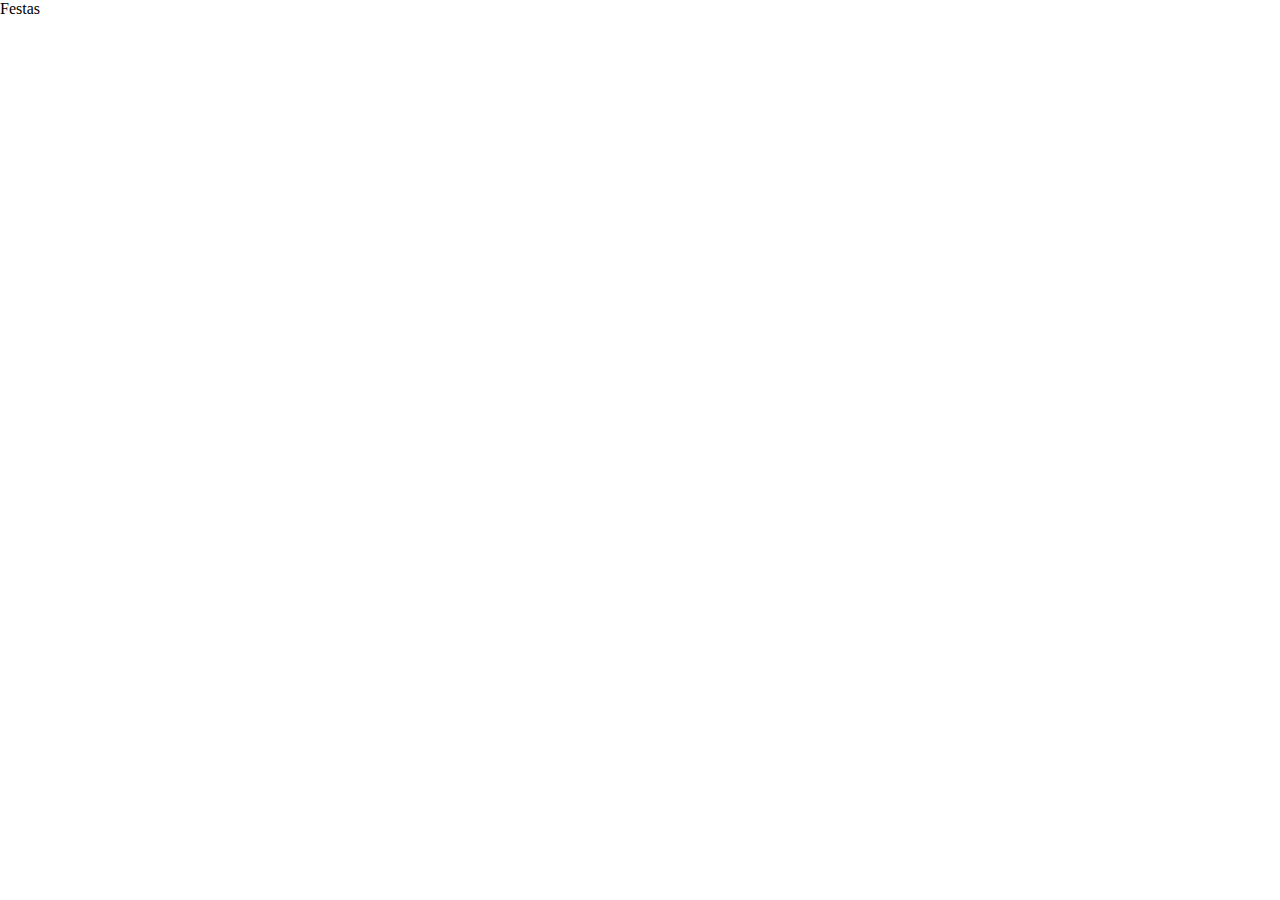
==== desafio-formaulário-de-convite/index.html @ 23db738c "initial commit" ====
<!DOCTYPE html>
<html lang="pt-br">
<head>
  <link rel="preconnect" href="https://fonts.googleapis.com">
  <link rel="preconnect" href="https://fonts.gstatic.com" crossorigin>

  <meta charset="UTF-8">
  <meta name="viewport" content="width=device-width, initial-scale=1.0">
  <title>Crie seu convite</title>

  <link rel="stylesheet" href="styles/index.css">
  <link href="https://fonts.googleapis.com/css2?family=Baloo+2:wght@400..800&family=Leckerli+One&family=Open+Sans:ital,wght@0,300..800;1,300..800&display=swap" rel="stylesheet">
</head>
<body>
  <p>Festas</p>
</body>
</html>
---- desafio-formaulário-de-convite/styles/index.css ----
@import url(global.css);
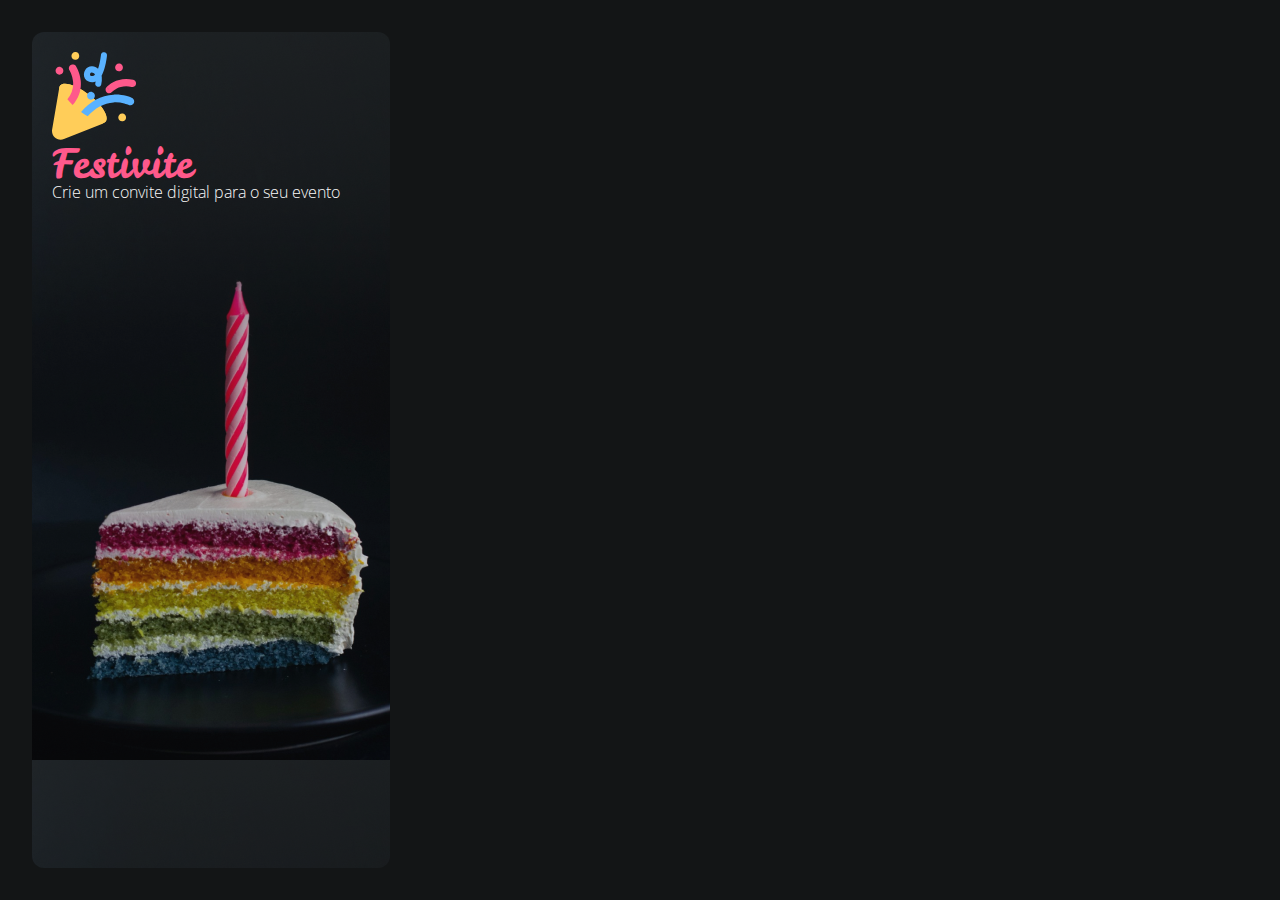
==== commit ded9f883: "iniciando o aside" ====
--- a/desafio-formaulário-de-convite/index.html
+++ b/desafio-formaulário-de-convite/index.html
@@ -12,6 +12,28 @@
   <link href="https://fonts.googleapis.com/css2?family=Baloo+2:wght@400..800&family=Leckerli+One&family=Open+Sans:ital,wght@0,300..800;1,300..800&display=swap" rel="stylesheet">
 </head>
 <body>
-  <p>Festas</p>
+  <div id="app">
+    <aside>
+      <div class="aside-container">
+        <header>
+          <img src="assets/icons/Logo.svg" alt="logo de festa colorido">
+          <h1>
+            Festivite
+          </h1>
+          <p>
+            Crie um convite digital para o seu evento
+          </p>
+        </header>
+  
+        
+      </div>
+    </aside>
+
+    <main>
+      <div  class="main-container">
+
+      </div>
+    </main>
+  </div>
 </body>
 </html>--- a/desafio-formaulário-de-convite/styles/index.css
+++ b/desafio-formaulário-de-convite/styles/index.css
@@ -1 +1,2 @@
-@import url(global.css);+@import url(global.css);
+@import url(layout.css);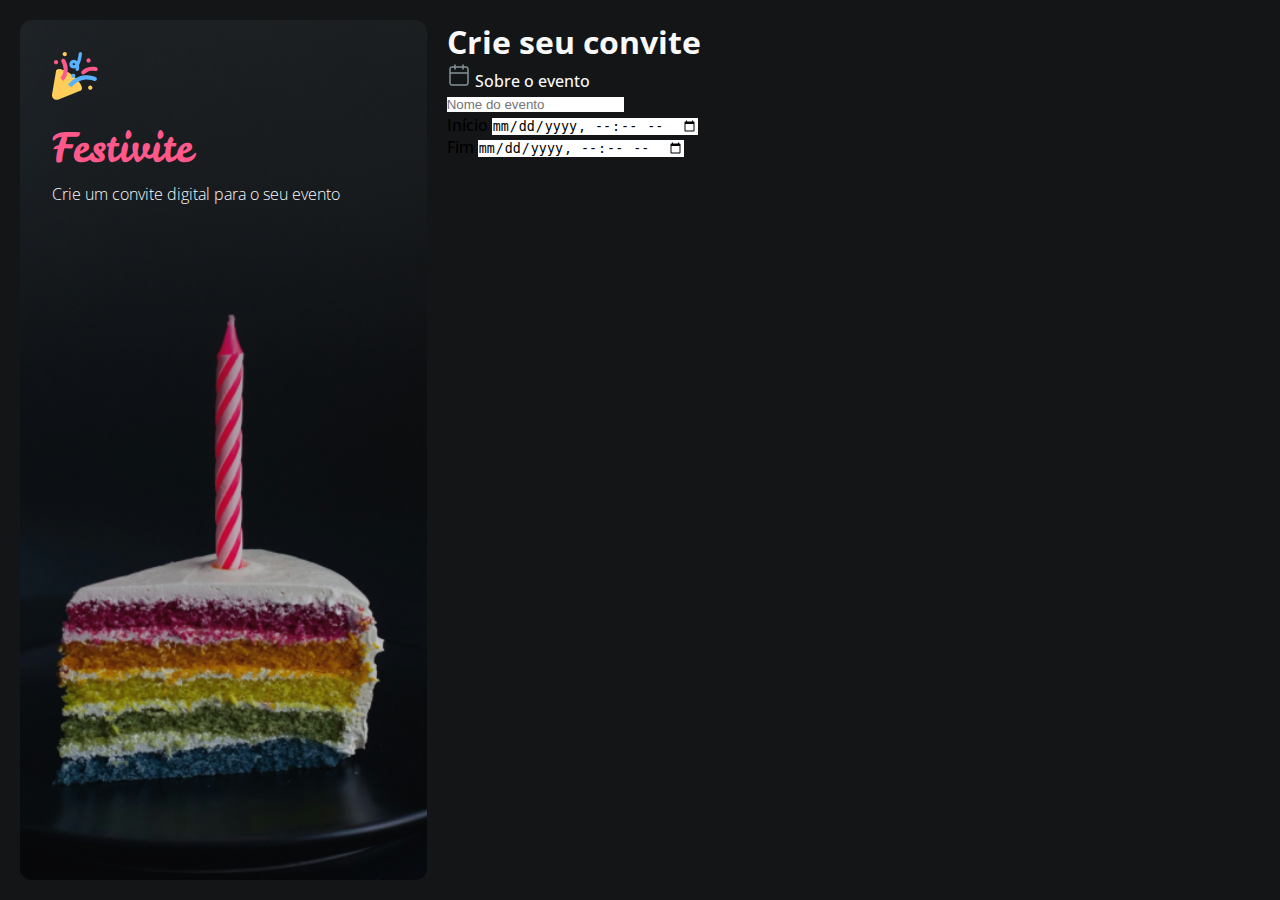
==== commit f5aa7795: "ajeiando o aside" ====
--- a/desafio-formaulário-de-convite/index.html
+++ b/desafio-formaulário-de-convite/index.html
@@ -6,32 +6,54 @@
 
   <meta charset="UTF-8">
   <meta name="viewport" content="width=device-width, initial-scale=1.0">
-  <title>Crie seu convite</title>
-
-  <link rel="stylesheet" href="styles/index.css">
+  <title>Festivite | Formulário de Convite</title>
+  <link rel="shortcut icon" href="assets/icons/Logo.svg" type="image/x-icon">
+  <link rel="stylesheet" href="styles/global.css">
   <link href="https://fonts.googleapis.com/css2?family=Baloo+2:wght@400..800&family=Leckerli+One&family=Open+Sans:ital,wght@0,300..800;1,300..800&display=swap" rel="stylesheet">
 </head>
 <body>
   <div id="app">
-    <aside>
-      <div class="aside-container">
-        <header>
+    <aside class="aside">
           <img src="assets/icons/Logo.svg" alt="logo de festa colorido">
-          <h1>
-            Festivite
-          </h1>
-          <p>
-            Crie um convite digital para o seu evento
-          </p>
-        </header>
-  
-        
-      </div>
+          <strong class="logo">Festivite</strong>
+          <p class="text-heading">Crie um convite digital para o seu evento</p>
     </aside>
 
-    <main>
-      <div  class="main-container">
+    <main class="main">
+      <div  class="container">
+        <h1 class="text-heading">Crie seu convite</h1>
 
+        <form class="form" method="post" enctype="multipart/form-data"></form>
+          <fieldset id="about-event">
+            <legend class="legend text-heading">
+              <img src="assets/icons/calendar.svg" alt="">
+              Sobre o evento
+            </legend>
+
+        
+          
+            <div class="input-wrapper">
+              <label for="eventname"></label>
+              <input
+                name="Título"
+                id="eventname" 
+                type="text"
+                placeholder="Nome do evento">
+            </div>
+
+            <div class="flex">
+              <div class="input-wrapper flex-2">
+                <label for="street">Início</label>
+                <input type="datetime-local" id="start" name="start">
+              </div>
+            
+              <div class="input-wrapper flex-1">
+                <label for="number">Fim</label>
+                <input type="datetime-local" id="end" name="end">
+              </div>
+            </div>
+          </fieldset>
+        </form>
       </div>
     </main>
   </div>
--- a/desafio-formaulário-de-convite/styles/global.css
+++ b/desafio-formaulário-de-convite/styles/global.css
@@ -0,0 +1,91 @@
+@import url(utilities.css);
+@import url(aside.css);
+@import url(main.css);
+
+* {
+  margin: 0;
+  padding: 0;
+  border: 0;
+  box-sizing: border-box;
+}
+
+:root {
+        /*  Typography */
+  --logo-font:"Leckerli One", cursive;
+  --head-font: "Baloo 2", sans-serif;
+  --body-font: "Open Sans", sans-serif;
+
+  --logo: 400 2.5rem var(--logo-font);
+  --heading-md: 700 1.75rem var(--head-font);
+  --heading-sm: 700 1.125rem var(--head-font);
+  --body-md: 500 1rem var(--body-font);
+  --body-sm: 500 .875rem var(--body-font);
+  --body-xs: 500 .75rem var(--body-font);
+  
+
+
+        /*  Brand  */
+  --brand-light: #59B2FF;
+  --brand-mid: #3487CF;
+  --brand-dark: #1D6FB6;
+  
+        /*  Accent Colors  */
+  --purple: #B259FF;
+  --fuschia: #FF59F9;
+  --pink: #FF598B;
+  --orange: #FF8B59;
+  --yellow: #FFCD59;
+  --lime: #E1FF59;
+  --green: #59FF91;
+  --cyan: #59FFF9;
+  --navy: #6A59FF;
+
+        /*  Feedback  */
+  --danger: #FF5959;
+
+    	  /*  Input  */
+  --input-base: #1C1F21;
+  --input-stroke: #363B40;
+  --input-placeholder: #869198;
+  
+        /*  Shape  */
+  --shape-background: #131516;
+  --shape-body: #212427;
+  --shape-button: #2D3136;
+  --shape-hover: #383D42;
+
+        /*  Text  */
+  --text-body: #C8CDD0;
+  --text-heading: #F9F9F9;
+}
+
+html, body {
+      width: 100%;
+      height: auto;
+      min-height: 100vh;
+}
+
+body {
+      background-color: var(--shape-background);
+      font: var(--body-md);
+}
+
+#app {
+      display: grid;
+      grid-template-columns: 1fr 2fr;
+      grid-template-areas: "aside main";
+      gap: 1.25rem;
+      padding: 1.25rem;
+}
+
+img {
+      max-width: 100%;
+      object-fit: cover;
+}
+
+@media screen and (max-width: 950px) {
+      #app {
+            grid-template-columns: 1fr;
+            grid-template-areas: "aside" "main";
+      }
+}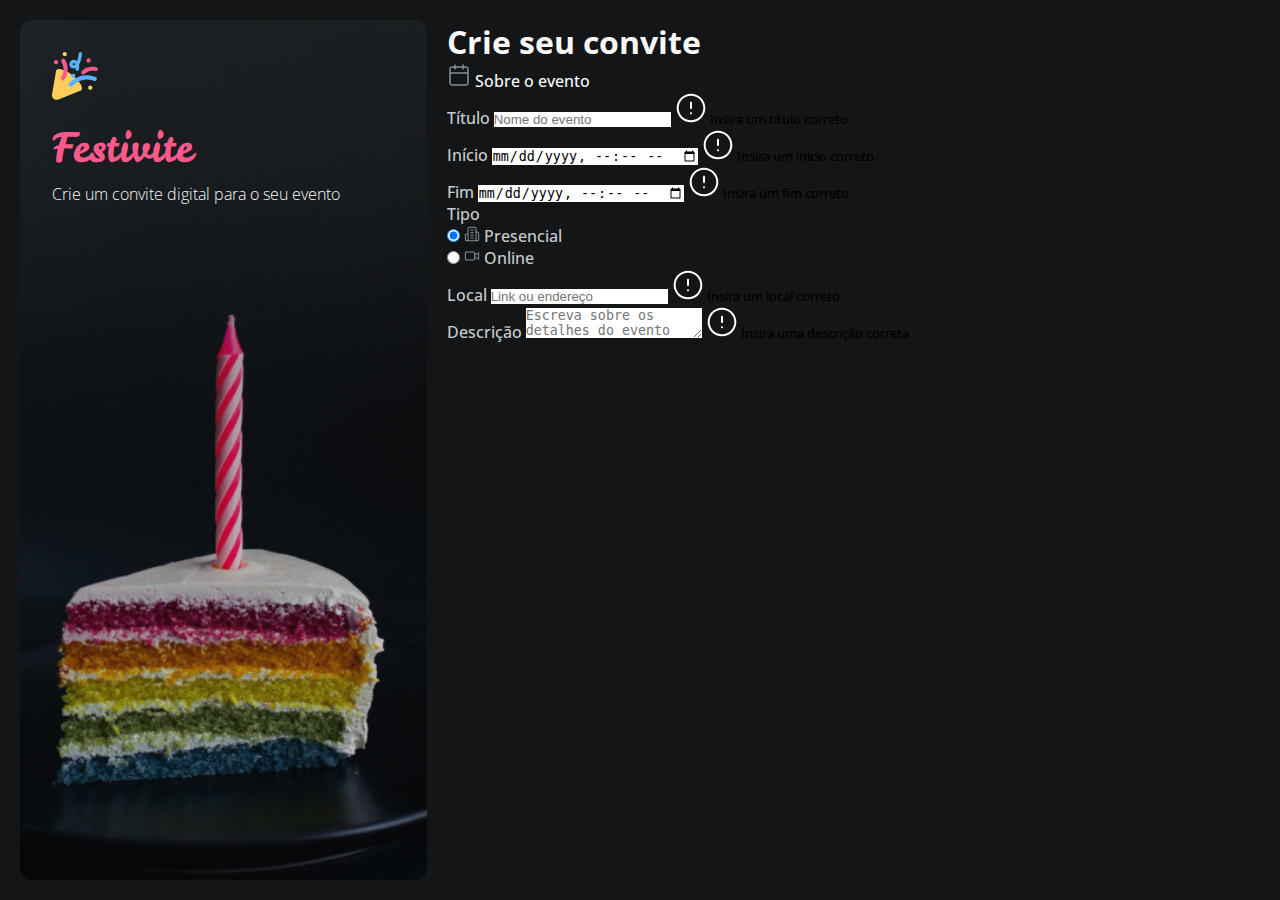
==== commit a4cdf18a: "criando o index do primeiro fieldset" ====
--- a/desafio-formaulário-de-convite/index.html
+++ b/desafio-formaulário-de-convite/index.html
@@ -28,28 +28,123 @@
             <legend class="legend text-heading">
               <img src="assets/icons/calendar.svg" alt="">
               Sobre o evento
-            </legend>
+            </legend>    
+          
+            <div class="form-container gap-16">
+              <div class="input-group">
+                <label class="text-body default-label mb-12" for="title">Título</label>
+                <input
+                  class="default-input input-padding"
+                  name="title"
+                  id="title"
+                  type="text"
+                  placeholder="Nome do evento"
+                  required
+                >
+                <small id="error">
+                  <img src="assets/icons/circle-alert.svg" alt="">
+                  Insira um título correto
+                </small>
+              </div> 
+              
+              <div class="input-wrapper">
+                <div class="input-group">
+                  <label class="text-body default-label mb-12" for="start">Início</label>
+                  <input 
+                    class="default-input input-padding"
+                    type="datetime-local"
+                    name="start"
+                    id="start"
+                    required
+                  >
+                  <small id="error">
+                    <img src="assets/icons/circle-alert.svg" alt="">
+                    Insira um início correto
+                  </small>
+                </div>
+                <div class="input-group">
+                  <label class="text-body default-label mb-12" for="end">Fim</label>
+                  <input 
+                    class="default-input input-padding"
+                    type="datetime-local" 
+                    name="end" 
+                    id="end"
+                    required
+                  >
+                  <small id="error">
+                    <img src="assets/icons/circle-alert.svg" alt="">
+                    Insira um fim correto
+                  </small>
+                </div>
+              </div>
 
-        
-          
-            <div class="input-wrapper">
-              <label for="eventname"></label>
-              <input
-                name="Título"
-                id="eventname" 
-                type="text"
-                placeholder="Nome do evento">
-            </div>
+              <div class="input-wrapper">
+                <div class="input-group">
+                  <label class="text-body default-label mb-12">Tipo</label>
 
-            <div class="flex">
-              <div class="input-wrapper flex-2">
-                <label for="street">Início</label>
-                <input type="datetime-local" id="start" name="start">
+                  <div class="radio-wrapper-type default-input">
+                    <div class="radio-content-type">
+                      <input 
+                        type="radio"
+                        name="type"
+                        id="in-person"
+                        value="in-person"
+                        checked
+                      >
+                      <svg width="16" height="16" viewBox="0 0 16 16" fill="none" xmlns="http://www.w3.org/2000/svg">
+                          <g clip-path="url(#clip0_5102_392)">
+                          <path fill-rule="evenodd" clip-rule="evenodd" d="M5.33337 1.83331C5.11236 1.83331 4.9004 1.92111 4.74412 2.07739C4.58784 2.23367 4.50004 2.44563 4.50004 2.66665V14.1666H11.5V2.66665C11.5 2.44563 11.4122 2.23367 11.256 2.07739C11.0997 1.92111 10.8877 1.83331 10.6667 1.83331H5.33337ZM12.5 5.49998V2.66665C12.5 2.18042 12.3069 1.7141 11.9631 1.37028C11.6193 1.02647 11.1529 0.833313 10.6667 0.833313H5.33337C4.84714 0.833313 4.38083 1.02647 4.03701 1.37028C3.69319 1.7141 3.50004 2.18042 3.50004 2.66665V7.49998H2.66671C2.18048 7.49998 1.71416 7.69313 1.37034 8.03695C1.02653 8.38077 0.833374 8.84708 0.833374 9.33331V13.3333C0.833374 13.8195 1.02653 14.2859 1.37034 14.6297C1.71416 14.9735 2.18048 15.1666 2.66671 15.1666H13.3334C13.8196 15.1666 14.2859 14.9735 14.6297 14.6297C14.9736 14.2859 15.1667 13.8195 15.1667 13.3333V7.33331C15.1667 6.84708 14.9736 6.38077 14.6297 6.03695C14.2859 5.69313 13.8196 5.49998 13.3334 5.49998H12.5ZM12.5 6.49998V14.1666H13.3334C13.5544 14.1666 13.7663 14.0788 13.9226 13.9226C14.0789 13.7663 14.1667 13.5543 14.1667 13.3333V7.33331C14.1667 7.1123 14.0789 6.90034 13.9226 6.74406C13.7663 6.58778 13.5544 6.49998 13.3334 6.49998H12.5ZM3.50004 8.49998H2.66671C2.44569 8.49998 2.23373 8.58778 2.07745 8.74406C1.92117 8.90034 1.83337 9.1123 1.83337 9.33331V13.3333C1.83337 13.5543 1.92117 13.7663 2.07745 13.9226C2.23373 14.0788 2.44569 14.1666 2.66671 14.1666H3.50004V8.49998ZM6.16671 3.99998C6.16671 3.72384 6.39056 3.49998 6.66671 3.49998H9.33337C9.60952 3.49998 9.83337 3.72384 9.83337 3.99998C9.83337 4.27612 9.60952 4.49998 9.33337 4.49998H6.66671C6.39056 4.49998 6.16671 4.27612 6.16671 3.99998ZM6.16671 6.66665C6.16671 6.3905 6.39056 6.16665 6.66671 6.16665H9.33337C9.60952 6.16665 9.83337 6.3905 9.83337 6.66665C9.83337 6.94279 9.60952 7.16665 9.33337 7.16665H6.66671C6.39056 7.16665 6.16671 6.94279 6.16671 6.66665ZM6.16671 9.33331C6.16671 9.05717 6.39056 8.83331 6.66671 8.83331H9.33337C9.60952 8.83331 9.83337 9.05717 9.83337 9.33331C9.83337 9.60945 9.60952 9.83331 9.33337 9.83331H6.66671C6.39056 9.83331 6.16671 9.60945 6.16671 9.33331ZM6.16671 12C6.16671 11.7238 6.39056 11.5 6.66671 11.5H9.33337C9.60952 11.5 9.83337 11.7238 9.83337 12C9.83337 12.2761 9.60952 12.5 9.33337 12.5H6.66671C6.39056 12.5 6.16671 12.2761 6.16671 12Z" fill="#869198"/>
+                          </g>
+                          <defs>
+                          <clipPath id="clip0_5102_392">
+                          <rect width="16" height="16" fill="white"/>
+                          </clipPath>
+                          </defs>
+                      </svg>
+                      <label
+                        class="text-body default-label" 
+                        for="in-person">Presencial</label>
+                    </div>
+
+                    <div class="radio-content-type">
+                      <input type="radio" name="type" id="online" value="online">
+                      <svg width="16" height="16" viewBox="0 0 16 16" fill="none" xmlns="http://www.w3.org/2000/svg">
+                        <path fill-rule="evenodd" clip-rule="evenodd" d="M2.66671 4.5C2.20647 4.5 1.83337 4.8731 1.83337 5.33333V10.6667C1.83337 11.1269 2.20647 11.5 2.66671 11.5H9.33337C9.79361 11.5 10.1667 11.1269 10.1667 10.6667V8.6735C10.1666 8.66864 10.1666 8.66378 10.1667 8.65892V7.00949C10.1666 7.00347 10.1666 6.99746 10.1667 6.99145V5.33333C10.1667 4.8731 9.79361 4.5 9.33337 4.5H2.66671ZM11.1667 6.12939V5.33333C11.1667 4.32081 10.3459 3.5 9.33337 3.5H2.66671C1.65419 3.5 0.833374 4.32081 0.833374 5.33333V10.6667C0.833374 11.6792 1.65419 12.5 2.66671 12.5H9.33337C10.3459 12.5 11.1667 11.6792 11.1667 10.6667V9.60093L13.8717 11.4043C13.9972 11.4878 14.143 11.5357 14.2936 11.5429C14.4441 11.5501 14.5938 11.5163 14.7267 11.4452C14.8596 11.374 14.9707 11.2682 15.0482 11.1389C15.1257 11.0096 15.1666 10.8617 15.1667 10.7109V5.24681C15.1667 5.24677 15.1667 5.24686 15.1667 5.24681C15.1667 5.10024 15.1281 4.9561 15.0547 4.82923C14.9812 4.70231 14.8756 4.59702 14.7485 4.52398C14.6213 4.45094 14.4772 4.41274 14.3305 4.41324C14.1839 4.41374 14.04 4.45291 13.9134 4.52681L11.1667 6.12939ZM11.1667 7.28715V8.39908L14.1667 10.3991V5.53677L11.1667 7.28715Z" fill="#869198"/>
+                      </svg>
+                      <label class="text-body default-label" for="online">Online</label>
+                    </div>
+                  </div>
+                </div>
+
+                <div class="input-group">
+                  <label class="text-body default-label mb-12" for="local">Local</label>
+                  <input
+                    class="default-input input-padding" 
+                    type="text"
+                    name="local"
+                    id="local"
+                    placeholder="Link ou endereço"
+                    required
+                  >
+                  <small id="error">
+                    <img src="assets/icons/circle-alert.svg" alt="">
+                    Insira um local correto
+                  </small>
+                </div>
               </div>
-            
-              <div class="input-wrapper flex-1">
-                <label for="number">Fim</label>
-                <input type="datetime-local" id="end" name="end">
+
+              <div class="input-group">
+                <label class="text-body default-label mb-12" for="description">Descrição</label>
+                <textarea 
+                  class="default-input" 
+                  name="description" 
+                  id="description"
+                  placeholder="Escreva sobre os detalhes do evento"
+                  required></textarea>
+                <small id="error">
+                  <img src="assets/icons/circle-alert.svg" alt="">
+                  Insira uma descrição correta
+                </small>
               </div>
             </div>
           </fieldset>
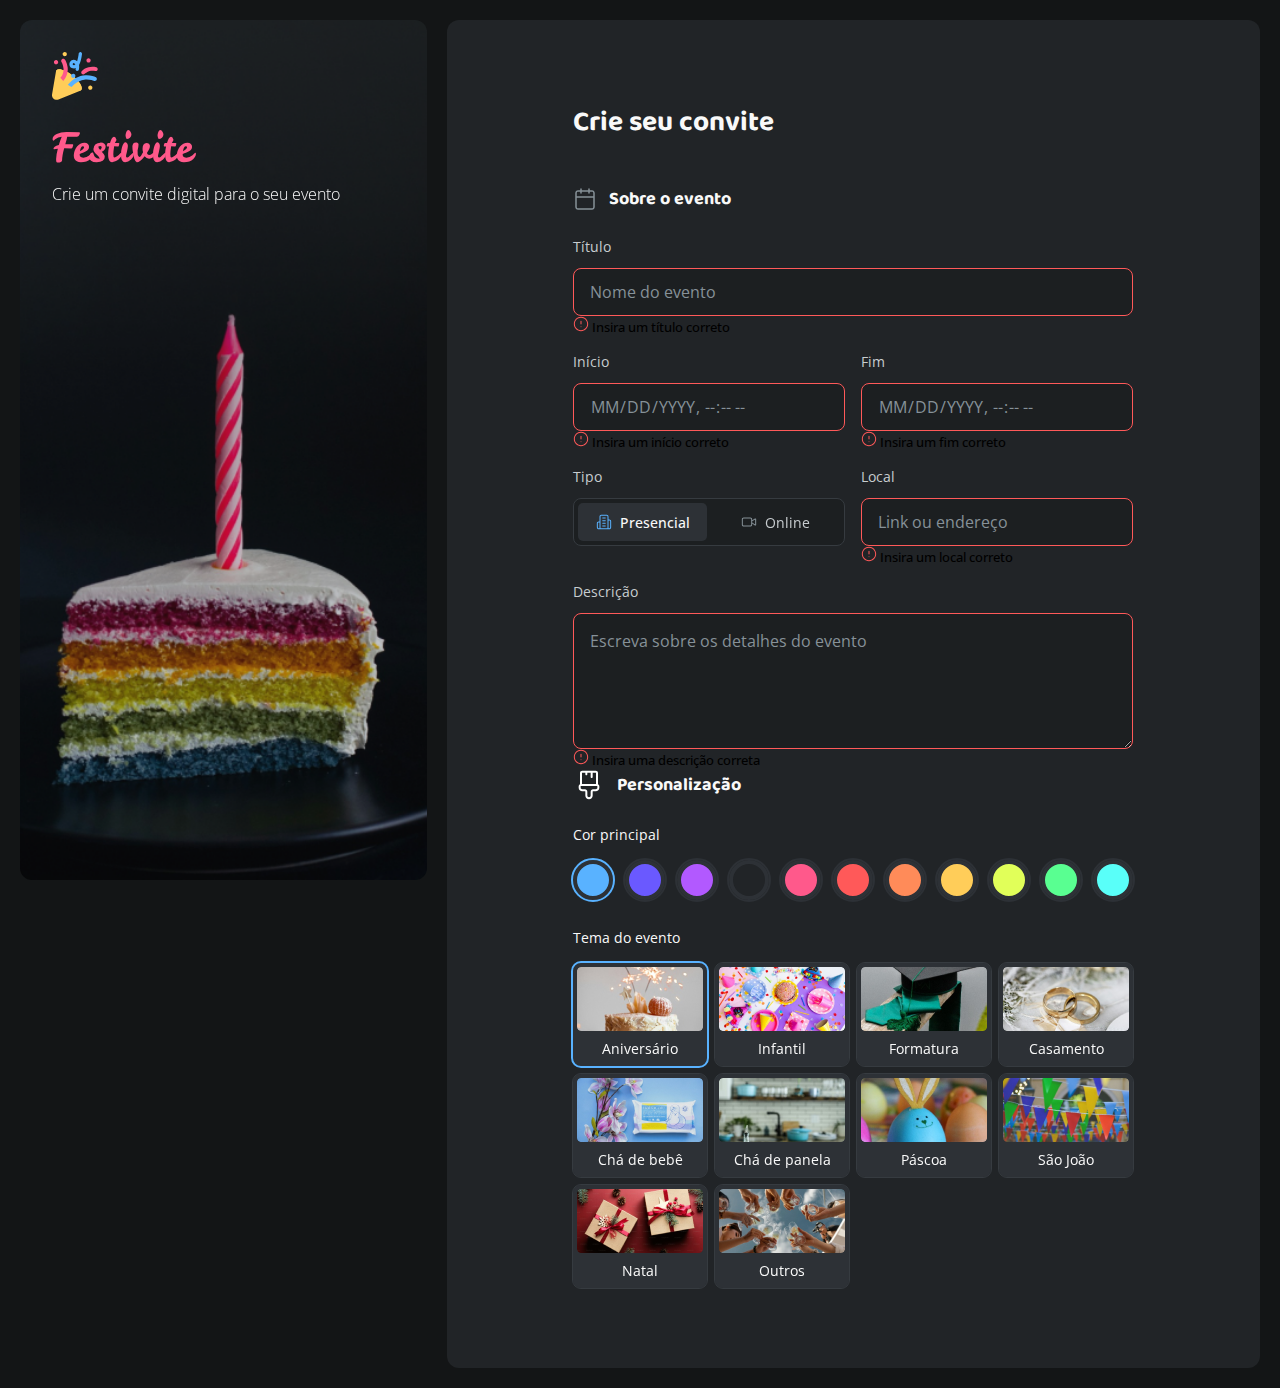
==== commit 2e157a89: "criando formulários" ====
--- a/desafio-formaulário-de-convite/index.html
+++ b/desafio-formaulário-de-convite/index.html
@@ -148,6 +148,134 @@
               </div>
             </div>
           </fieldset>
+
+          <fieldset id="personalization">
+            <legend class="legend text-heading">
+              <img src="assets/icons/paintbrush-vertical.svg" alt="">
+              Personalização
+            </legend>
+
+            <div class="form-container gap-28">
+              <div class="input-group">
+                <label class="text-heading default-label mb-16">Cor principal</label>
+
+                <div class="radio-wrapper-color">
+                  <div class="radio-content-color brand-light">
+                    <input type="radio" name="color" id="light-blue" value="light-blue" checked>
+                  </div>
+
+                  <div class="radio-content-color navy">
+                    <input type="radio" name="color" id="navy-blue" value="navy-blue">
+                  </div>
+
+                  <div class="radio-content-color purple">
+                    <input type="radio" name="color" id="purple" value="purple">
+                  </div>
+
+                  <div class="radio-content-color fuchsia">
+                    <input type="radio" name="color" id="fuchsia" value="fuchsia">
+                  </div>
+
+                  <div class="radio-content-color pink">
+                    <input type="radio" name="color" id="pink" value="pink">
+                  </div>
+
+                  <div class="radio-content-color danger">
+                    <input type="radio" name="color" id="red" value="red">
+                  </div>
+
+                  <div class="radio-content-color orange">
+                    <input type="radio" name="color" id="orange" value="orange">
+                  </div>
+
+                  <div class="radio-content-color yellow">
+                    <input type="radio" name="color" id="yellow" value="yellow">
+                  </div>
+
+                  <div class="radio-content-color lime">
+                    <input type="radio" name="color" id="lime" value="lime">
+                  </div>
+
+                  <div class="radio-content-color green">
+                    <input type="radio" name="color" id="green" value="green">
+                  </div>
+
+                  <div class="radio-content-color cyan">
+                    <input type="radio" name="color" id="cyan" value="cyan">
+                  </div>
+                </div>
+              </div>
+
+              <div class="input-group">
+                <label class="text-heading default-label mb-16">Tema do evento</label>
+
+                <div class="radio-wrapper-theme">
+                  <div class="radio-content-theme">
+                    <input type="radio" name="theme" id="birthday" value="birthday" checked>
+                    <img src="assets/images/Image01.png" alt="Aniversário">
+                    <label class="text-heading default-label" for="birthday">Aniversário</label>
+                  </div>
+
+                  <div class="radio-content-theme">
+                    <input type="radio" name="theme" id="infant" value="infant">
+                    <img src="assets/images/Image02.png" alt="Infantil">
+                    <label class="text-heading default-label" for="infant">Infantil</label>
+                  </div>
+
+                  <div class="radio-content-theme">
+                    <input type="radio" name="theme" id="formature" value="formature">
+                    <img src="assets/images/Image03.png" alt="Formatura">
+                    <label class="text-heading default-label" for="formature">Formatura</label>
+                  </div>
+
+                  <div class="radio-content-theme">
+                    <input type="radio" name="theme" id="marriage" value="marriage">
+                    <img src="assets/images/Image04.png" alt="Casamento">
+                    <label class="text-heading default-label" for="marriage">Casamento</label>
+                  </div>
+
+                  <div class="radio-content-theme">
+                    <input type="radio" name="theme" id="baby-shower" value="baby-shower">
+                    <img src="assets/images/Image05.png" alt="Chá de bebê">
+                    <label class="text-heading default-label" for="baby-shower">Chá de bebê</label>
+                  </div>
+
+                  <div class="radio-content-theme">
+                    <input type="radio" name="theme" id="bridal-shower" value="bridal-shower">
+                    <img src="assets/images/Image06.png" alt="Chá de panela">
+                    <label class="text-heading default-label" for="bridal-shower">Chá de panela</label>
+                  </div>
+
+                  <div class="radio-content-theme">
+                    <input type="radio" name="theme" id="Easter" value="Easter">
+                    <img src="assets/images/Image07.png" alt="Páscoa">
+                    <label class="text-heading default-label" for="Easter">Páscoa</label>
+                  </div>
+
+                  <div class="radio-content-theme">
+                    <input type="radio" name="theme" id="Saint-John" value="Saint-John">
+                    <img src="assets/images/Image08.png" alt="São João">
+                    <label class="text-heading default-label" for="Saint-John">São João</label>
+                  </div>
+
+                  <div class="radio-content-theme">
+                    <input type="radio" name="theme" id="Christmas" value="Christmas">
+                    <img src="assets/images/Image09.png" alt="Natal">
+                    <label class="text-heading default-label" for="Christmas">Natal</label>
+                  </div>
+
+                  <div class="radio-content-theme">
+                    <input type="radio" name="theme" id="others" value="others">
+                    <img src="assets/images/Image10.png" alt="Outros">
+                    <label class="text-heading default-label" for="others">Outros</label>
+                  </div>
+                </div>
+              </div>
+            </div>
+
+
+
+          </fieldset>
         </form>
       </div>
     </main>
--- a/desafio-formaulário-de-convite/styles/global.css
+++ b/desafio-formaulário-de-convite/styles/global.css
@@ -1,6 +1,7 @@
 @import url(utilities.css);
 @import url(aside.css);
 @import url(main.css);
+@import url(forms/forms.css);
 
 * {
   margin: 0;
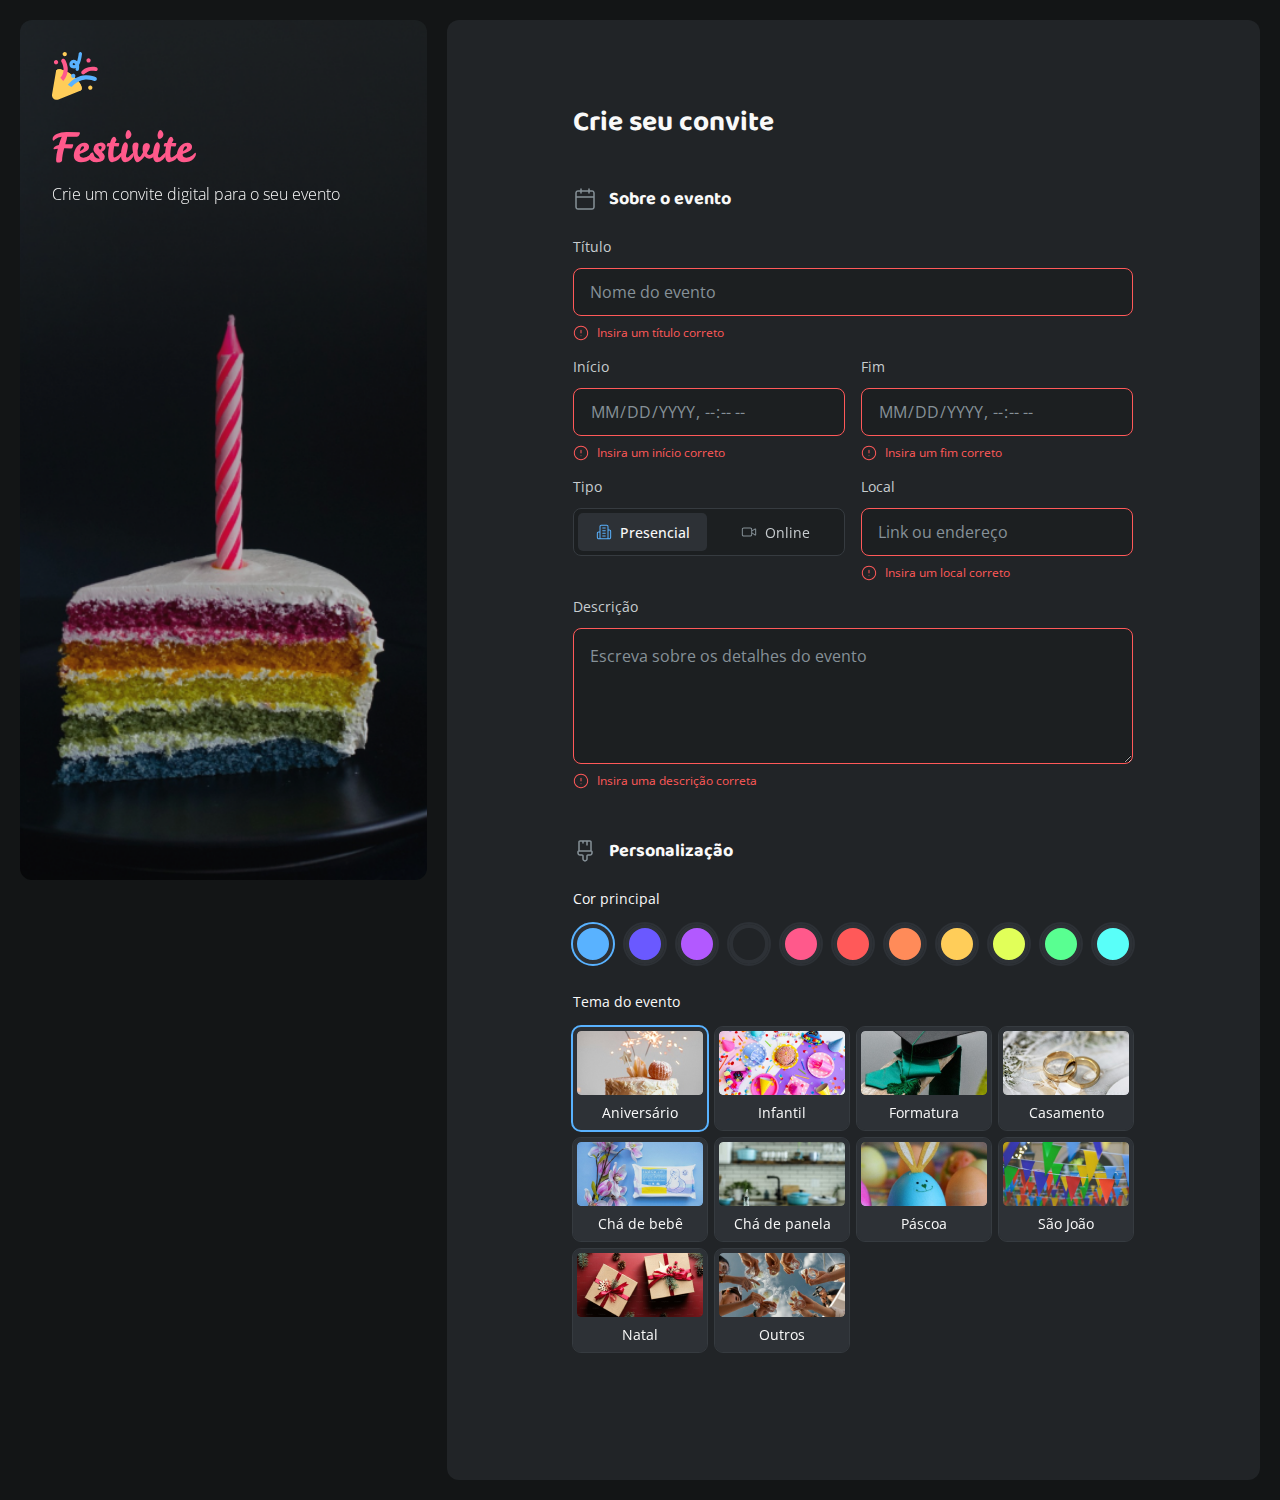
==== commit 264170f7: "estilos de formularios" ====
--- a/desafio-formaulário-de-convite/index.html
+++ b/desafio-formaulário-de-convite/index.html
@@ -151,7 +151,7 @@
 
           <fieldset id="personalization">
             <legend class="legend text-heading">
-              <img src="assets/icons/paintbrush-vertical.svg" alt="">
+              <img src="assets/icons/paintbrush.svg" alt="">
               Personalização
             </legend>
 
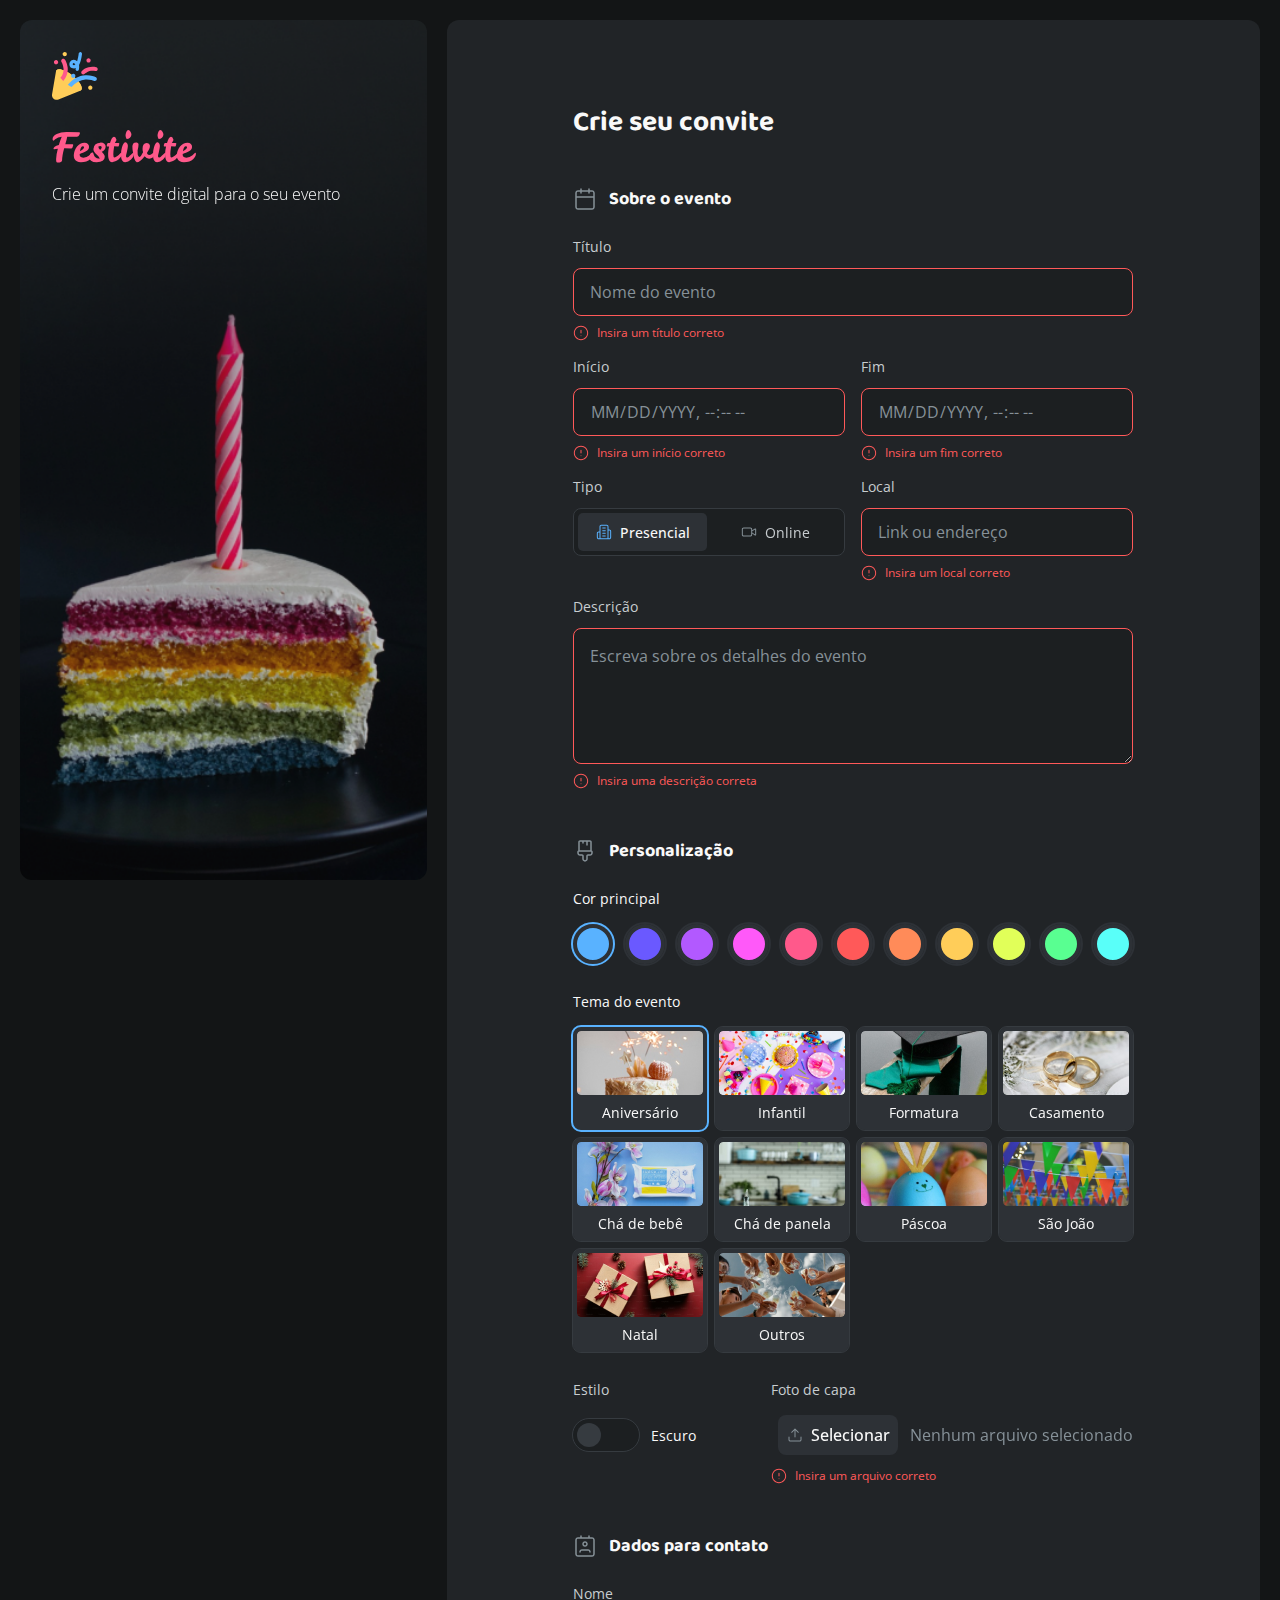
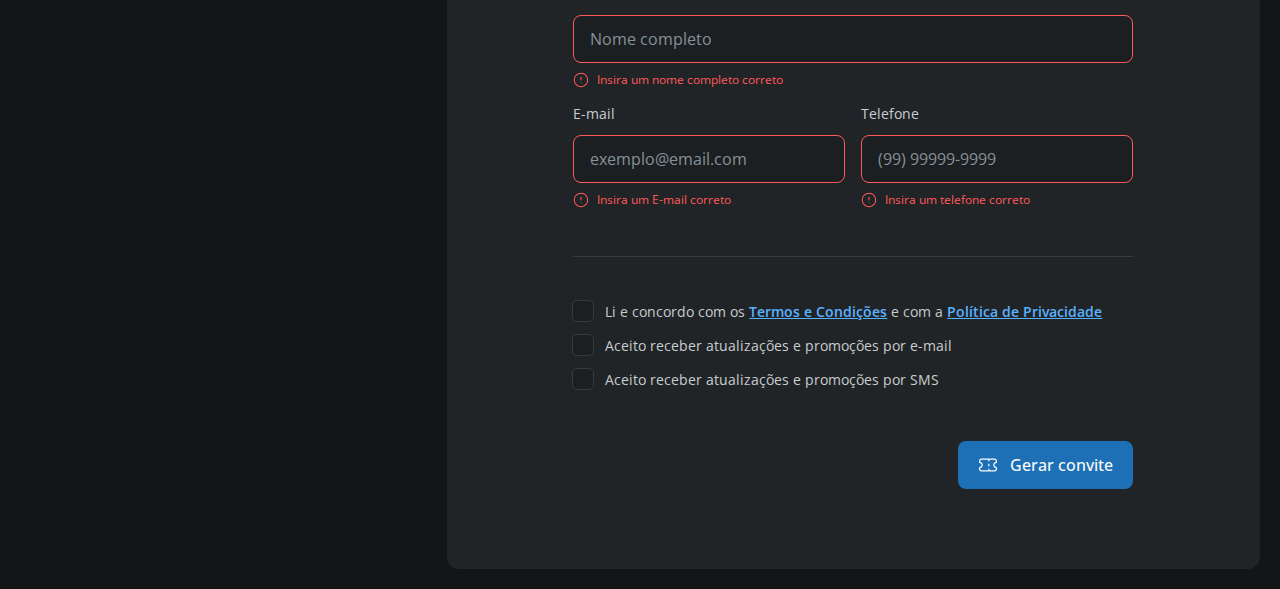
==== commit b81b0f47: "finalizando ultimos detalhes do projeto" ====
--- a/desafio-formaulário-de-convite/index.html
+++ b/desafio-formaulário-de-convite/index.html
@@ -271,14 +271,132 @@
                   </div>
                 </div>
               </div>
+
+              <div class="input-wrapper">
+                <div class="input-group">
+                  <label class="text-body default-label mb-12">Estilo</label>
+
+                  <div class="switch-wrapper">
+                    <input type="checkbox" name="style" id="style" value="Escuro">
+                    <label class="text-heading default-label" for="style" id="style-label">Escuro</label>
+                  </div>
+                </div>
+
+                <div class="input-group">
+                  <label class="text-body default-label mb-12">Foto de capa</label>
+
+                  <div class="file-wrapper">
+                    <div class="file-content">
+                      <input type="file" name="photo" id="photo" required>
+                      <svg width="16" height="16" viewBox="0 0 16 16" fill="none" xmlns="http://www.w3.org/2000/svg">
+                        <path fill-rule="evenodd" clip-rule="evenodd" d="M7.64645 1.64645C7.84171 1.45118 8.15829 1.45118 8.35355 1.64645L11.6869 4.97978C11.8821 5.17504 11.8821 5.49162 11.6869 5.68689C11.4916 5.88215 11.175 5.88215 10.9798 5.68689L8.5 3.20711V10C8.5 10.2761 8.27614 10.5 8 10.5C7.72386 10.5 7.5 10.2761 7.5 10V3.20711L5.02022 5.68689C4.82496 5.88215 4.50838 5.88215 4.31311 5.68689C4.11785 5.49162 4.11785 5.17504 4.31311 4.97978L7.64645 1.64645ZM2 9.5C2.27614 9.5 2.5 9.72386 2.5 10V12.6667C2.5 12.8877 2.5878 13.0996 2.74408 13.2559C2.90036 13.4122 3.11232 13.5 3.33333 13.5H12.6667C12.8877 13.5 13.0996 13.4122 13.2559 13.2559C13.4122 13.0996 13.5 12.8877 13.5 12.6667V10C13.5 9.72386 13.7239 9.5 14 9.5C14.2761 9.5 14.5 9.72386 14.5 10V12.6667C14.5 13.1529 14.3068 13.6192 13.963 13.963C13.6192 14.3068 13.1529 14.5 12.6667 14.5H3.33333C2.8471 14.5 2.38079 14.3068 2.03697 13.963C1.69315 13.6192 1.5 13.1529 1.5 12.6667V10C1.5 9.72386 1.72386 9.5 2 9.5Z" fill="#869198"/>
+                      </svg>
+                      <label class="text-heading" for="photo">Selecionar</label>
+                    </div>
+                    <span id="file-message">Nenhum arquivo selecionado</span>
+                  </div>
+                  <small id="error">
+                    <img src="assets/icons/circle-alert.svg" alt="">
+                    Insira um arquivo correto
+                  </small>
+                </div>
+              </div>
             </div>
-
-
-
+          </fieldset>
+
+          <fieldset id="contact">
+            <legend class="legend text-heading">
+              <img src="assets/icons/contact.svg" alt="">
+              Dados para contato
+            </legend>
+
+            <div class="form-container gap-16">
+              <div class="input-group">
+                <label class="text-body default-label mb-12" for="name">Nome</label>
+                <input
+                  class="default-input input input-padding" 
+                  type="text"
+                  name="name"
+                  id="name"
+                  placeholder="Nome completo"
+                  required
+                >
+                <small id="error">
+                  <img src="assets/icons/circle-alert.svg" alt="">
+                  Insira um nome completo correto
+                </small>
+              </div>
+
+              <div class="input-wrapper mb-32">
+                <div class="input-group">
+                  <label class="text-body default-label mb-12" for="email">E-mail</label>
+                  <input
+                    class="default-input input-padding" 
+                    type="email" 
+                    name="email"  
+                    id="email"
+                    placeholder="exemplo@email.com"
+                    required
+                  >
+                  <small id="error">
+                    <img src="assets/icons/circle-alert.svg" alt="">
+                    Insira um E-mail correto
+                  </small>
+                </div>
+
+                <div class="input-group">
+                  <label class="text-body default-label mb-12" for="tel">Telefone</label>
+                  <input
+                    class="default-input input-padding" 
+                    type="tel"
+                    name="tel"
+                    id="tel"
+                    placeholder="(99) 99999-9999"
+                    required
+                  >
+                  <small id="error">
+                    <img src="assets/icons/circle-alert.svg" alt="">
+                    Insira um telefone correto
+                  </small>
+                </div>
+              </div>
+
+              <div class="checkbox-wrapper">
+                <div class="checkbox-group">
+                  <input type="checkbox" name="terms" id="terms" value="terms">
+                  <label class="text-body default-label" for="terms">
+                    Li e concordo com os <a href="#!">Termos e Condições</a> e com a <a href="#!">Política de Privacidade</a>
+                  </label>
+                </div>
+
+                <div class="checkbox-group">
+                  <input type="checkbox" name="promotions-email" id="promotions-email" value="promotions-email">
+                  <label class="text-body default-label" for="promotions-email">
+                    Aceito receber atualizações e promoções por e-mail
+                  </label>
+                </div>
+
+                <div class="checkbox-group">
+                  <input type="checkbox" name="promotions-sms" id="promotions-sms" value="promotions-sms">
+                  <label class="text-body default-label" for="promotions-sms">
+                    Aceito receber atualizações e promoções por SMS
+                  </label>
+                </div>
+              </div>
+            </div>
+
+            <button class="submit" type="submit">
+              <svg width="20" height="20" viewBox="0 0 20 20" fill="none" xmlns="http://www.w3.org/2000/svg">
+                <path fill-rule="evenodd" clip-rule="evenodd" d="M1.71284 4.21284C2.14261 3.78307 2.7255 3.54163 3.33329 3.54163H16.6666C17.2744 3.54163 17.8573 3.78307 18.2871 4.21284C18.7168 4.64261 18.9583 5.2255 18.9583 5.83329V7.49996C18.9583 7.84514 18.6785 8.12496 18.3333 8.12496C17.836 8.12496 17.3591 8.3225 17.0075 8.67413C16.6558 9.02576 16.4583 9.50268 16.4583 9.99996C16.4583 10.4972 16.6558 10.9742 17.0075 11.3258C17.3591 11.6774 17.836 11.875 18.3333 11.875C18.6785 11.875 18.9583 12.1548 18.9583 12.5V14.1666C18.9583 14.7744 18.7168 15.3573 18.2871 15.7871C17.8573 16.2168 17.2744 16.4583 16.6666 16.4583H3.33329C2.7255 16.4583 2.14261 16.2168 1.71284 15.7871C1.28307 15.3573 1.04163 14.7744 1.04163 14.1666V12.5C1.04163 12.1548 1.32145 11.875 1.66663 11.875C2.16391 11.875 2.64082 11.6774 2.99245 11.3258C3.34408 10.9742 3.54163 10.4972 3.54163 9.99996C3.54163 9.50268 3.34408 9.02576 2.99245 8.67413C2.64082 8.3225 2.16391 8.12496 1.66663 8.12496C1.32145 8.12496 1.04163 7.84514 1.04163 7.49996V5.83329C1.04163 5.2255 1.28307 4.64261 1.71284 4.21284ZM11.4583 15.2083V14.1666C11.4583 13.8214 11.1785 13.5416 10.8333 13.5416C10.4881 13.5416 10.2083 13.8214 10.2083 14.1666V15.2083H3.33329C3.05703 15.2083 2.79207 15.0985 2.59672 14.9032C2.40137 14.7078 2.29163 14.4429 2.29163 14.1666V13.0618C2.88753 12.9402 3.43985 12.6462 3.87633 12.2097C4.46239 11.6236 4.79163 10.8288 4.79163 9.99996C4.79163 9.17116 4.46239 8.3763 3.87633 7.79025C3.43985 7.35376 2.88753 7.05973 2.29163 6.93808V5.83329C2.29163 5.55703 2.40137 5.29207 2.59672 5.09672C2.79207 4.90137 3.05703 4.79163 3.33329 4.79163H10.2083V5.83329C10.2083 6.17847 10.4881 6.45829 10.8333 6.45829C11.1785 6.45829 11.4583 6.17847 11.4583 5.83329V4.79163H16.6666C16.9429 4.79163 17.2078 4.90137 17.4032 5.09672C17.5985 5.29207 17.7083 5.55703 17.7083 5.83329V6.93808C17.1124 7.05973 16.5601 7.35376 16.1236 7.79025C15.5375 8.3763 15.2083 9.17116 15.2083 9.99996C15.2083 10.8288 15.5375 11.6236 16.1236 12.2097C16.5601 12.6462 17.1124 12.9402 17.7083 13.0618V14.1666C17.7083 14.4429 17.5985 14.7078 17.4032 14.9032C17.2078 15.0985 16.9429 15.2083 16.6666 15.2083H11.4583ZM10.8333 8.54163C11.1785 8.54163 11.4583 8.82145 11.4583 9.16663V10.8333C11.4583 11.1785 11.1785 11.4583 10.8333 11.4583C10.4881 11.4583 10.2083 11.1785 10.2083 10.8333V9.16663C10.2083 8.82145 10.4881 8.54163 10.8333 8.54163Z" fill="white"/>
+              </svg>
+              Gerar convite
+            </button>
           </fieldset>
         </form>
       </div>
     </main>
   </div>
+
+  <script src="script.js"></script>
 </body>
 </html>--- a/desafio-formaulário-de-convite/styles/global.css
+++ b/desafio-formaulário-de-convite/styles/global.css
@@ -32,7 +32,7 @@
   
         /*  Accent Colors  */
   --purple: #B259FF;
-  --fuschia: #FF59F9;
+  --fuchsia: #FF59F9;
   --pink: #FF598B;
   --orange: #FF8B59;
   --yellow: #FFCD59;
